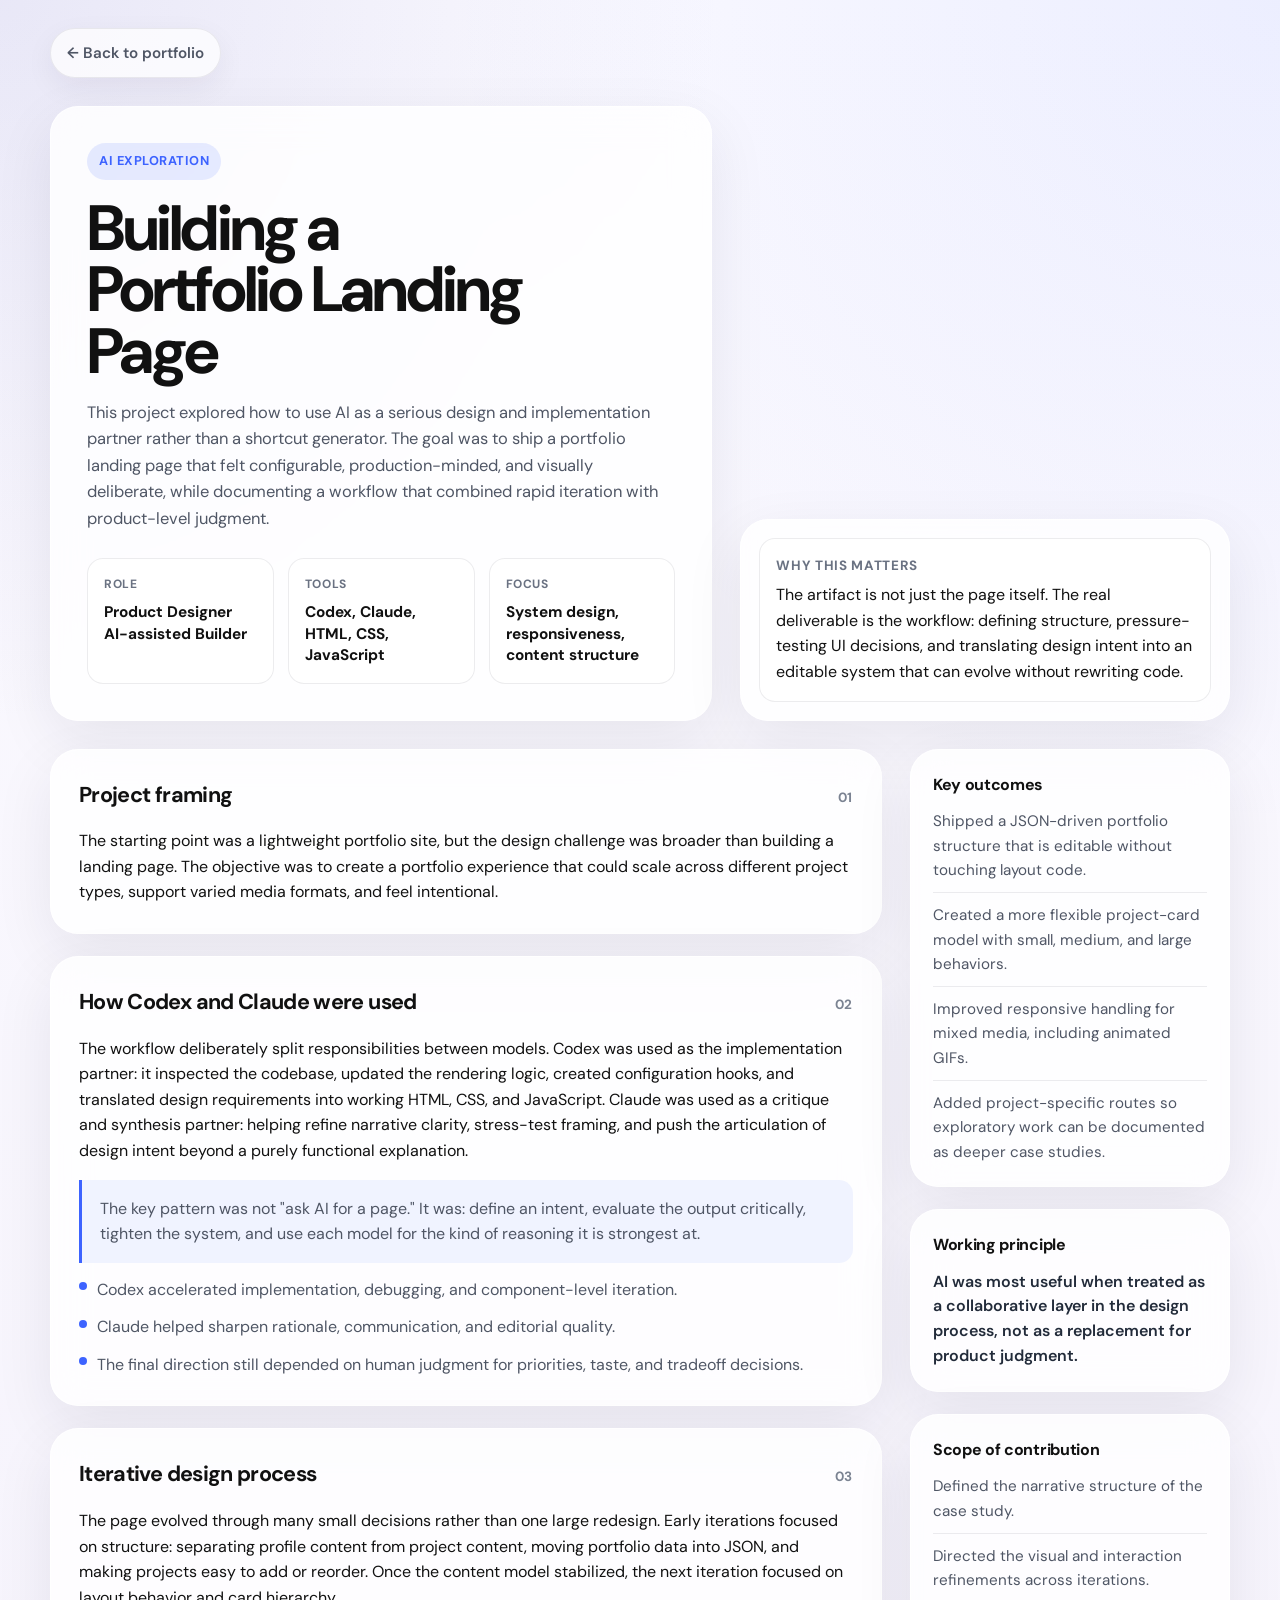
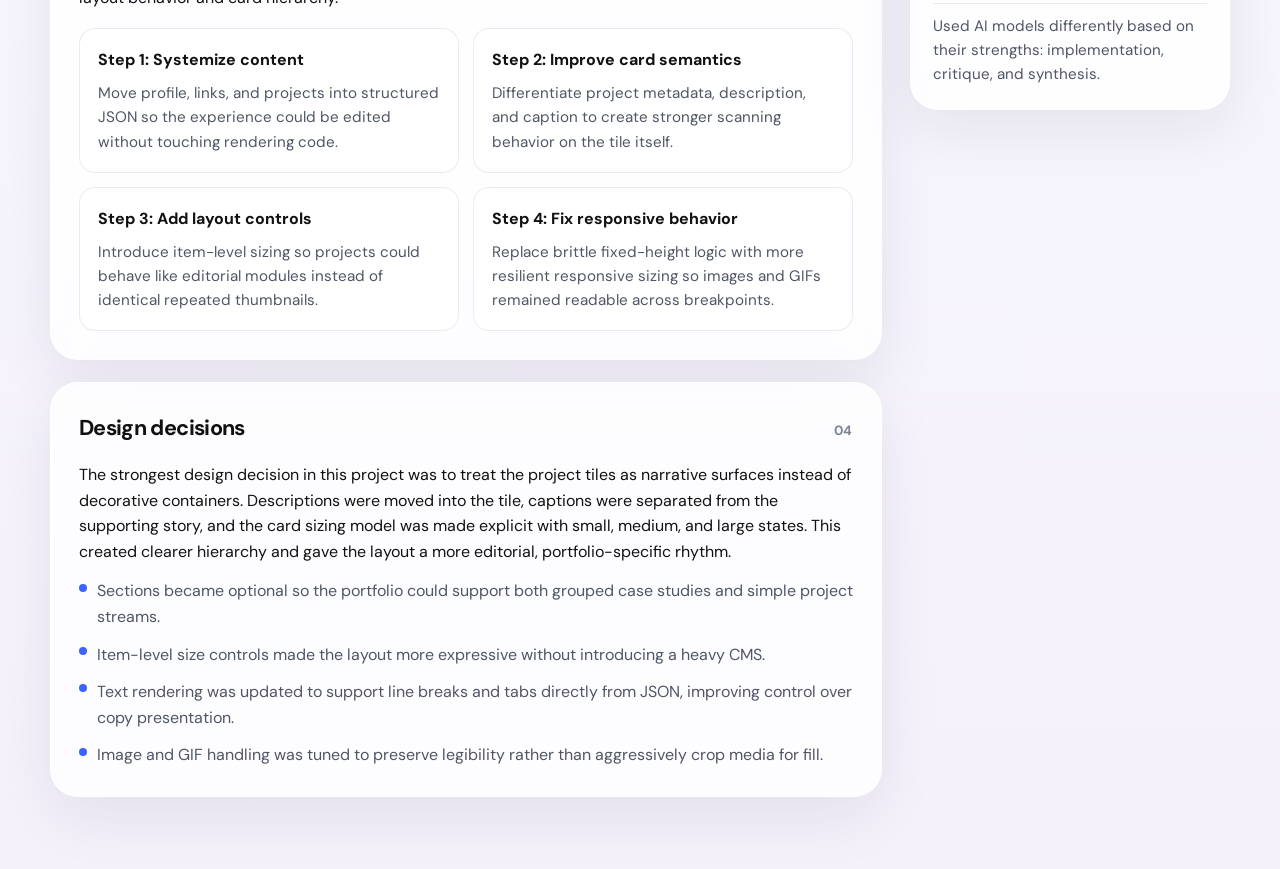
==== portfolio-landing-page.html @ 68152f70 "Initial Commit" ====
<!DOCTYPE html>
<html lang="en">
<head>
  <meta charset="UTF-8" />
  <meta name="viewport" content="width=device-width, initial-scale=1.0" />
  <title>Building a Portfolio Landing Page</title>
  <link rel="preconnect" href="https://fonts.googleapis.com" />
  <link rel="preconnect" href="https://fonts.gstatic.com" crossorigin />
  <link href="https://fonts.googleapis.com/css2?family=DM+Sans:wght@400;500;700;800&display=swap" rel="stylesheet" />
  <style>
    :root {
      --bg: #f7f5fb;
      --surface: rgba(255, 255, 255, 0.82);
      --surface-strong: #ffffff;
      --line: rgba(16, 24, 40, 0.08);
      --text: #111111;
      --muted: #4f5665;
      --accent: #3d63ff;
      --accent-soft: rgba(61, 99, 255, 0.12);
      --shadow: 0 20px 60px rgba(28, 23, 54, 0.08);
      --radius-xl: 28px;
      --radius-lg: 20px;
      --radius-md: 16px;
      --wrap: 1180px;
    }

    * {
      box-sizing: border-box;
      margin: 0;
      padding: 0;
    }

    html {
      scroll-behavior: smooth;
    }

    body {
      min-height: 100vh;
      font-family: "DM Sans", sans-serif;
      color: var(--text);
      background:
        radial-gradient(circle at top left, rgba(120, 119, 198, 0.14), transparent 26%),
        radial-gradient(circle at top right, rgba(61, 99, 255, 0.08), transparent 30%),
        linear-gradient(180deg, #fbfaff 0%, #f4f1fb 100%);
      line-height: 1.6;
      -webkit-font-smoothing: antialiased;
    }

    a {
      color: inherit;
      text-decoration: none;
    }

    img {
      max-width: 100%;
      display: block;
    }

    .page {
      width: min(calc(100% - 32px), var(--wrap));
      margin: 0 auto;
      padding: 28px 0 72px;
    }

    .topbar {
      display: flex;
      align-items: center;
      justify-content: space-between;
      gap: 16px;
      margin-bottom: 28px;
    }

    .back-link {
      display: inline-flex;
      align-items: center;
      gap: 10px;
      padding: 12px 16px;
      border-radius: 999px;
      background: rgba(255, 255, 255, 0.72);
      border: 1px solid var(--line);
      box-shadow: 0 10px 30px rgba(28, 23, 54, 0.06);
      font-size: 0.95rem;
      font-weight: 600;
      color: var(--muted);
    }

    .hero {
      display: grid;
      grid-template-columns: minmax(0, 1.15fr) minmax(320px, 0.85fr);
      gap: 28px;
      align-items: stretch;
      margin-bottom: 28px;
    }

    .hero-copy,
    .hero-panel,
    .section-card,
    .outcome-card {
      background: var(--surface);
      border: 1px solid rgba(255, 255, 255, 0.7);
      backdrop-filter: blur(18px);
      -webkit-backdrop-filter: blur(18px);
      box-shadow: var(--shadow);
    }

    .hero-copy {
      border-radius: var(--radius-xl);
      padding: 36px;
    }

    .eyebrow {
      display: inline-flex;
      align-items: center;
      gap: 8px;
      padding: 8px 12px;
      border-radius: 999px;
      background: var(--accent-soft);
      color: var(--accent);
      font-size: 0.8rem;
      font-weight: 700;
      letter-spacing: 0.04em;
      text-transform: uppercase;
      margin-bottom: 18px;
    }

    h1 {
      font-size: clamp(2.3rem, 5vw, 4.2rem);
      line-height: 0.96;
      letter-spacing: -0.045em;
      margin-bottom: 18px;
      max-width: 10ch;
    }

    .hero-summary {
      font-size: 1.03rem;
      color: var(--muted);
      max-width: 62ch;
      margin-bottom: 26px;
    }

    .meta-grid {
      display: grid;
      grid-template-columns: repeat(3, minmax(0, 1fr));
      gap: 14px;
    }

    .meta-item {
      padding: 16px;
      border-radius: var(--radius-md);
      background: rgba(255, 255, 255, 0.76);
      border: 1px solid var(--line);
    }

    .meta-label {
      font-size: 0.75rem;
      text-transform: uppercase;
      letter-spacing: 0.05em;
      color: #6a7282;
      margin-bottom: 8px;
      font-weight: 700;
    }

    .meta-value {
      font-size: 0.96rem;
      font-weight: 700;
      line-height: 1.4;
    }

    .hero-panel {
      border-radius: var(--radius-xl);
      padding: 18px;
      max-height: fit-content;
      margin-top: auto;
    }

    .hero-note {
      padding: 16px;
      border-radius: var(--radius-md);
      background: var(--surface-strong);
      border: 1px solid var(--line);
    }

    .hero-note strong {
      display: block;
      font-size: 0.84rem;
      text-transform: uppercase;
      letter-spacing: 0.05em;
      color: #6a7282;
      margin-bottom: 6px;
    }

    .content-grid {
      display: grid;
      grid-template-columns: minmax(0, 1fr) 320px;
      gap: 28px;
      align-items: start;
    }

    .content-stack {
      display: grid;
      gap: 22px;
    }

    .section-card {
      border-radius: var(--radius-xl);
      padding: 28px;
    }

    .section-heading {
      display: flex;
      align-items: baseline;
      justify-content: space-between;
      gap: 16px;
      margin-bottom: 16px;
    }

    h2 {
      font-size: 1.35rem;
      letter-spacing: -0.03em;
    }

    .section-index {
      font-size: 0.84rem;
      font-weight: 700;
      color: #7b8392;
      text-transform: uppercase;
      letter-spacing: 0.05em;
    }

    p + p {
      margin-top: 14px;
    }

    .bullet-list {
      list-style: none;
      display: grid;
      gap: 12px;
      margin-top: 14px;
    }

    .bullet-list li {
      padding-left: 18px;
      position: relative;
      color: var(--muted);
    }

    .bullet-list li::before {
      content: "";
      width: 8px;
      height: 8px;
      border-radius: 999px;
      background: var(--accent);
      position: absolute;
      top: 0.58em;
      left: 0;
      transform: translateY(-50%);
    }

    .process-grid {
      display: grid;
      grid-template-columns: repeat(2, minmax(0, 1fr));
      gap: 14px;
      margin-top: 18px;
    }

    .process-step {
      padding: 18px;
      border-radius: var(--radius-md);
      background: rgba(255, 255, 255, 0.74);
      border: 1px solid var(--line);
    }

    .process-step h3 {
      font-size: 1rem;
      margin-bottom: 8px;
    }

    .process-step p {
      color: var(--muted);
      font-size: 0.95rem;
    }

    .sidebar-stack {
      display: grid;
      gap: 22px;
      position: sticky;
      top: 24px;
    }

    .outcome-card {
      border-radius: var(--radius-xl);
      padding: 22px;
    }

    .outcome-card h3 {
      font-size: 1rem;
      margin-bottom: 12px;
      letter-spacing: -0.02em;
    }

    .outcome-list {
      list-style: none;
      display: grid;
      gap: 10px;
    }

    .outcome-list li {
      color: var(--muted);
      font-size: 0.95rem;
      padding-bottom: 10px;
      border-bottom: 1px solid var(--line);
    }

    .outcome-list li:last-child {
      border-bottom: none;
      padding-bottom: 0;
    }

    .quote {
      font-size: 1rem;
      font-weight: 600;
      line-height: 1.55;
      color: #222b3a;
    }

    .callout {
      margin-top: 16px;
      padding: 16px 18px;
      border-left: 3px solid var(--accent);
      background: rgba(61, 99, 255, 0.07);
      border-radius: 0 14px 14px 0;
      color: var(--muted);
    }

    @media (max-width: 1020px) {
      .hero {
        grid-template-columns: 1fr;
      }

      .content-grid {
        grid-template-columns: 1fr;
      }

      .sidebar-stack {
        position: static;
      }

      .meta-grid {
        grid-template-columns: repeat(2, minmax(0, 1fr));
      }
    }

    @media (max-width: 680px) {
      .page {
        width: min(calc(100% - 20px), var(--wrap));
        padding-top: 20px;
      }

      .hero-copy,
      .hero-panel,
      .section-card,
      .outcome-card {
        border-radius: 22px;
      }

      .hero-copy,
      .section-card {
        padding: 22px;
      }

      .meta-grid,
      .process-grid {
        grid-template-columns: 1fr;
      }

      .topbar {
        margin-bottom: 20px;
      }
    }
  </style>
</head>
<body>
  <div class="page">
    <div class="topbar">
      <a class="back-link" href="index.html">← Back to portfolio</a>
    </div>

    <section class="hero">
      <div class="hero-copy">
        <div class="eyebrow">AI Exploration</div>
        <h1>Building a Portfolio Landing Page</h1>
        <p class="hero-summary">
          This project explored how to use AI as a serious design and implementation partner rather than a shortcut generator. The goal was to ship a portfolio landing page that felt configurable, production-minded, and visually deliberate, while documenting a workflow that combined rapid iteration with product-level judgment.
        </p>

        <div class="meta-grid">
          <div class="meta-item">
            <div class="meta-label">Role</div>
            <div class="meta-value">Product Designer<br />AI-assisted Builder</div>
          </div>
          <div class="meta-item">
            <div class="meta-label">Tools</div>
            <div class="meta-value">Codex, Claude,<br />HTML, CSS, JavaScript</div>
          </div>
          <div class="meta-item">
            <div class="meta-label">Focus</div>
            <div class="meta-value">System design,<br />responsiveness, content structure</div>
          </div>
        </div>
      </div>

      <aside class="hero-panel">
        <div class="hero-note">
          <strong>Why this matters</strong>
          The artifact is not just the page itself. The real deliverable is the workflow: defining structure, pressure-testing UI decisions, and translating design intent into an editable system that can evolve without rewriting code.
        </div>
      </aside>
    </section>

    <section class="content-grid">
      <div class="content-stack">
        <article class="section-card">
          <div class="section-heading">
            <h2>Project framing</h2>
            <span class="section-index">01</span>
          </div>
          <p>
            The starting point was a lightweight portfolio site, but the design challenge was broader than building a landing page. The objective was to create a portfolio experience that could scale across different project types, support varied media formats, and feel intentional.
          </p>
        </article>

        <article class="section-card">
          <div class="section-heading">
            <h2>How Codex and Claude were used</h2>
            <span class="section-index">02</span>
          </div>
          <p>
            The workflow deliberately split responsibilities between models. Codex was used as the implementation partner: it inspected the codebase, updated the rendering logic, created configuration hooks, and translated design requirements into working HTML, CSS, and JavaScript. Claude was used as a critique and synthesis partner: helping refine narrative clarity, stress-test framing, and push the articulation of design intent beyond a purely functional explanation.
          </p>
          <div class="callout">
            The key pattern was not "ask AI for a page." It was: define an intent, evaluate the output critically, tighten the system, and use each model for the kind of reasoning it is strongest at.
          </div>
          <ul class="bullet-list">
            <li>Codex accelerated implementation, debugging, and component-level iteration.</li>
            <li>Claude helped sharpen rationale, communication, and editorial quality.</li>
            <li>The final direction still depended on human judgment for priorities, taste, and tradeoff decisions.</li>
          </ul>
        </article>

        <article class="section-card">
          <div class="section-heading">
            <h2>Iterative design process</h2>
            <span class="section-index">03</span>
          </div>
          <p>
            The page evolved through many small decisions rather than one large redesign. Early iterations focused on structure: separating profile content from project content, moving portfolio data into JSON, and making projects easy to add or reorder. Once the content model stabilized, the next iteration focused on layout behavior and card hierarchy.
          </p>
          <div class="process-grid">
            <div class="process-step">
              <h3>Step 1: Systemize content</h3>
              <p>Move profile, links, and projects into structured JSON so the experience could be edited without touching rendering code.</p>
            </div>
            <div class="process-step">
              <h3>Step 2: Improve card semantics</h3>
              <p>Differentiate project metadata, description, and caption to create stronger scanning behavior on the tile itself.</p>
            </div>
            <div class="process-step">
              <h3>Step 3: Add layout controls</h3>
              <p>Introduce item-level sizing so projects could behave like editorial modules instead of identical repeated thumbnails.</p>
            </div>
            <div class="process-step">
              <h3>Step 4: Fix responsive behavior</h3>
              <p>Replace brittle fixed-height logic with more resilient responsive sizing so images and GIFs remained readable across breakpoints.</p>
            </div>
          </div>
        </article>

        <article class="section-card">
          <div class="section-heading">
            <h2>Design decisions</h2>
            <span class="section-index">04</span>
          </div>
          <p>
            The strongest design decision in this project was to treat the project tiles as narrative surfaces instead of decorative containers. Descriptions were moved into the tile, captions were separated from the supporting story, and the card sizing model was made explicit with small, medium, and large states. This created clearer hierarchy and gave the layout a more editorial, portfolio-specific rhythm.
          </p>
          <ul class="bullet-list">
            <li>Sections became optional so the portfolio could support both grouped case studies and simple project streams.</li>
            <li>Item-level size controls made the layout more expressive without introducing a heavy CMS.</li>
            <li>Text rendering was updated to support line breaks and tabs directly from JSON, improving control over copy presentation.</li>
            <li>Image and GIF handling was tuned to preserve legibility rather than aggressively crop media for fill.</li>
          </ul>
        </article>
      </div>

      <aside class="sidebar-stack">
        <div class="outcome-card">
          <h3>Key outcomes</h3>
          <ul class="outcome-list">
            <li>Shipped a JSON-driven portfolio structure that is editable without touching layout code.</li>
            <li>Created a more flexible project-card model with small, medium, and large behaviors.</li>
            <li>Improved responsive handling for mixed media, including animated GIFs.</li>
            <li>Added project-specific routes so exploratory work can be documented as deeper case studies.</li>
          </ul>
        </div>

        <div class="outcome-card">
          <h3>Working principle</h3>
          <p class="quote">
            AI was most useful when treated as a collaborative layer in the design process, not as a replacement for product judgment.
          </p>
        </div>

        <div class="outcome-card">
          <h3>Scope of contribution</h3>
          <ul class="outcome-list">
            <li>Defined the narrative structure of the case study.</li>
            <li>Directed the visual and interaction refinements across iterations.</li>
            <li>Used AI models differently based on their strengths: implementation, critique, and synthesis.</li>
          </ul>
        </div>
      </aside>
    </section>
  </div>
</body>
</html>
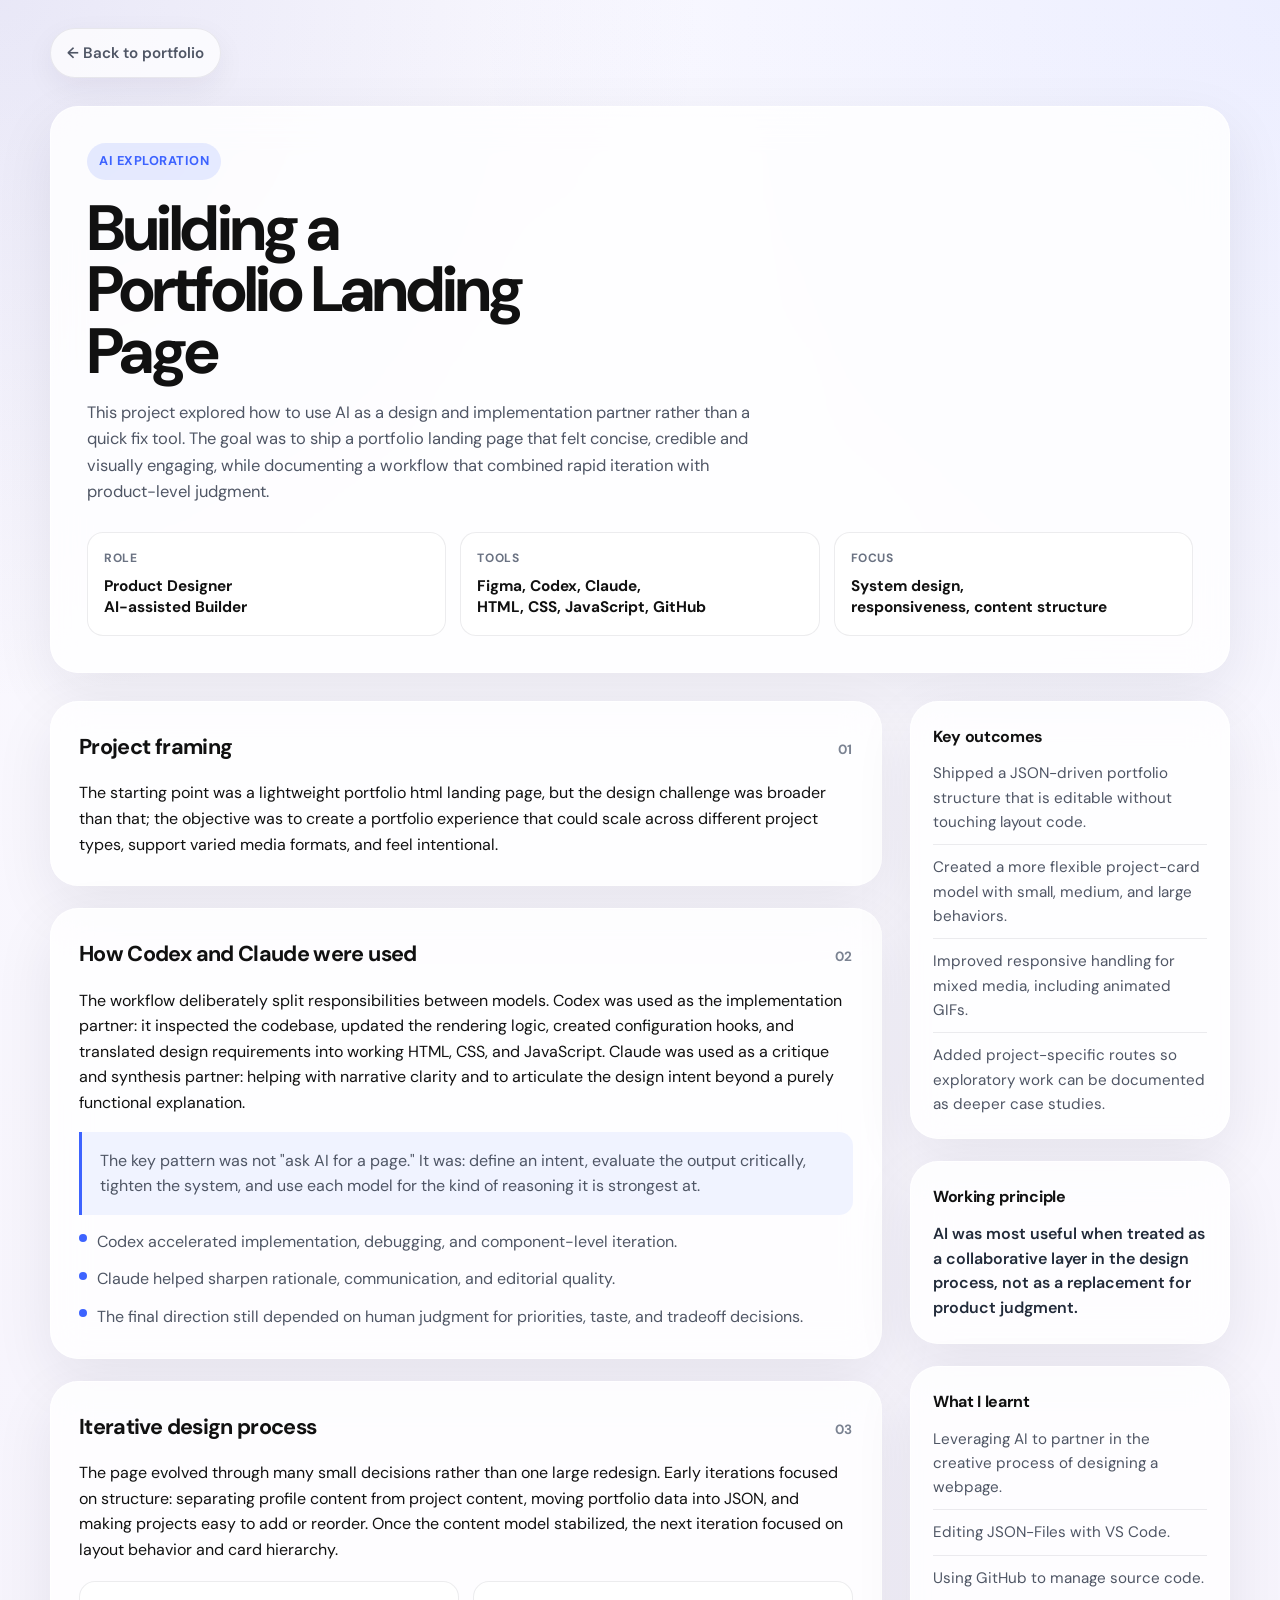
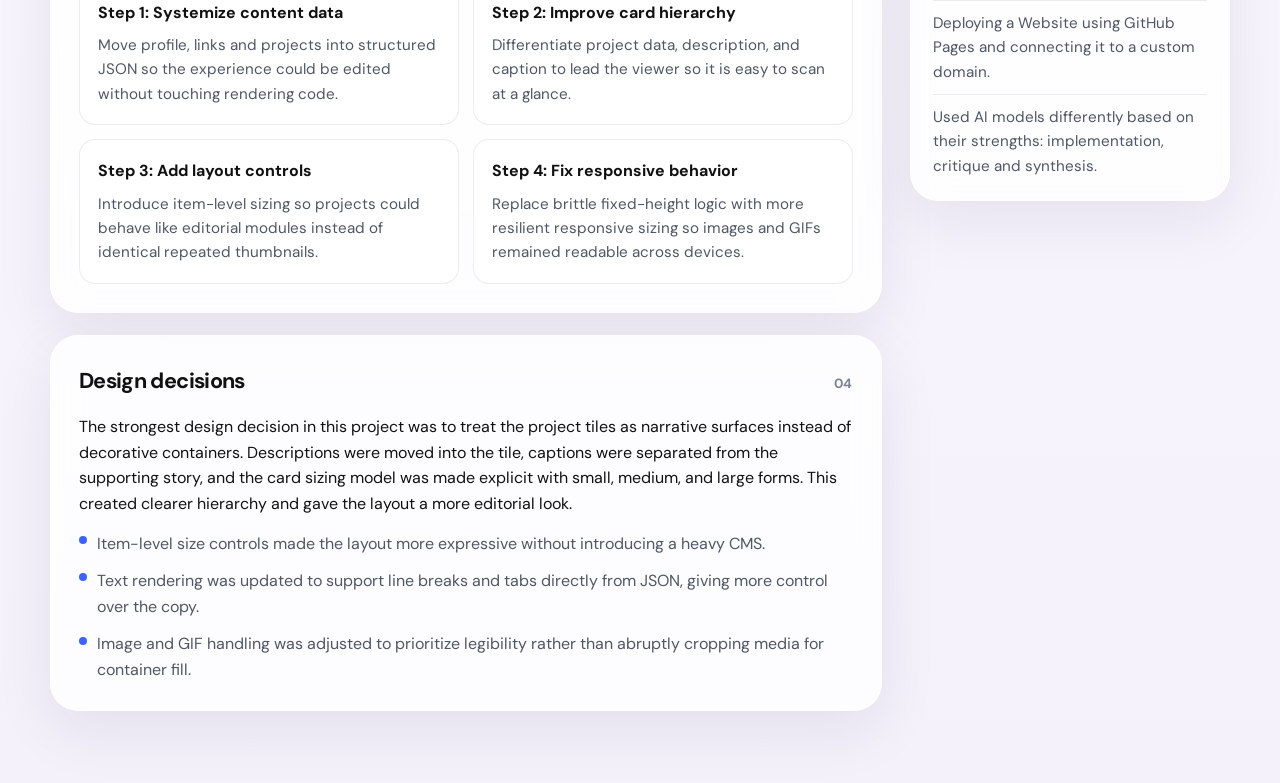
==== commit 29cac0a0: "Edited documentation, Name Tags" ====
--- a/portfolio-landing-page.html
+++ b/portfolio-landing-page.html
@@ -85,9 +85,7 @@
     }
 
     .hero {
-      display: grid;
-      grid-template-columns: minmax(0, 1.15fr) minmax(320px, 0.85fr);
-      gap: 28px;
+
       align-items: stretch;
       margin-bottom: 28px;
     }
@@ -390,7 +388,7 @@
         <div class="eyebrow">AI Exploration</div>
         <h1>Building a Portfolio Landing Page</h1>
         <p class="hero-summary">
-          This project explored how to use AI as a serious design and implementation partner rather than a shortcut generator. The goal was to ship a portfolio landing page that felt configurable, production-minded, and visually deliberate, while documenting a workflow that combined rapid iteration with product-level judgment.
+          This project explored how to use AI as a design and implementation partner rather than a quick fix tool. The goal was to ship a portfolio landing page that felt concise, credible and visually engaging, while documenting a workflow that combined rapid iteration with product-level judgment.
         </p>
 
         <div class="meta-grid">
@@ -400,7 +398,7 @@
           </div>
           <div class="meta-item">
             <div class="meta-label">Tools</div>
-            <div class="meta-value">Codex, Claude,<br />HTML, CSS, JavaScript</div>
+            <div class="meta-value">Figma, Codex, Claude,<br />HTML, CSS, JavaScript, GitHub</div>
           </div>
           <div class="meta-item">
             <div class="meta-label">Focus</div>
@@ -409,12 +407,7 @@
         </div>
       </div>
 
-      <aside class="hero-panel">
-        <div class="hero-note">
-          <strong>Why this matters</strong>
-          The artifact is not just the page itself. The real deliverable is the workflow: defining structure, pressure-testing UI decisions, and translating design intent into an editable system that can evolve without rewriting code.
-        </div>
-      </aside>
+    
     </section>
 
     <section class="content-grid">
@@ -425,7 +418,7 @@
             <span class="section-index">01</span>
           </div>
           <p>
-            The starting point was a lightweight portfolio site, but the design challenge was broader than building a landing page. The objective was to create a portfolio experience that could scale across different project types, support varied media formats, and feel intentional.
+            The starting point was a lightweight portfolio html landing page, but the design challenge was broader than that; the objective was to create a portfolio experience that could scale across different project types, support varied media formats, and feel intentional.
           </p>
         </article>
 
@@ -435,7 +428,7 @@
             <span class="section-index">02</span>
           </div>
           <p>
-            The workflow deliberately split responsibilities between models. Codex was used as the implementation partner: it inspected the codebase, updated the rendering logic, created configuration hooks, and translated design requirements into working HTML, CSS, and JavaScript. Claude was used as a critique and synthesis partner: helping refine narrative clarity, stress-test framing, and push the articulation of design intent beyond a purely functional explanation.
+            The workflow deliberately split responsibilities between models. Codex was used as the implementation partner: it inspected the codebase, updated the rendering logic, created configuration hooks, and translated design requirements into working HTML, CSS, and JavaScript. Claude was used as a critique and synthesis partner: helping with narrative clarity and to articulate the design intent beyond a purely functional explanation.
           </p>
           <div class="callout">
             The key pattern was not "ask AI for a page." It was: define an intent, evaluate the output critically, tighten the system, and use each model for the kind of reasoning it is strongest at.
@@ -457,12 +450,12 @@
           </p>
           <div class="process-grid">
             <div class="process-step">
-              <h3>Step 1: Systemize content</h3>
-              <p>Move profile, links, and projects into structured JSON so the experience could be edited without touching rendering code.</p>
+              <h3>Step 1: Systemize content data</h3>
+              <p>Move profile, links and projects into structured JSON so the experience could be edited without touching rendering code.</p>
             </div>
             <div class="process-step">
-              <h3>Step 2: Improve card semantics</h3>
-              <p>Differentiate project metadata, description, and caption to create stronger scanning behavior on the tile itself.</p>
+              <h3>Step 2: Improve card hierarchy</h3>
+              <p>Differentiate project data, description, and caption to lead the viewer so it is easy to scan at a glance.</p>
             </div>
             <div class="process-step">
               <h3>Step 3: Add layout controls</h3>
@@ -470,7 +463,7 @@
             </div>
             <div class="process-step">
               <h3>Step 4: Fix responsive behavior</h3>
-              <p>Replace brittle fixed-height logic with more resilient responsive sizing so images and GIFs remained readable across breakpoints.</p>
+              <p>Replace brittle fixed-height logic with more resilient responsive sizing so images and GIFs remained readable across devices.</p>
             </div>
           </div>
         </article>
@@ -481,13 +474,12 @@
             <span class="section-index">04</span>
           </div>
           <p>
-            The strongest design decision in this project was to treat the project tiles as narrative surfaces instead of decorative containers. Descriptions were moved into the tile, captions were separated from the supporting story, and the card sizing model was made explicit with small, medium, and large states. This created clearer hierarchy and gave the layout a more editorial, portfolio-specific rhythm.
+            The strongest design decision in this project was to treat the project tiles as narrative surfaces instead of decorative containers. Descriptions were moved into the tile, captions were separated from the supporting story, and the card sizing model was made explicit with small, medium, and large forms. This created clearer hierarchy and gave the layout a more editorial look.
           </p>
           <ul class="bullet-list">
-            <li>Sections became optional so the portfolio could support both grouped case studies and simple project streams.</li>
             <li>Item-level size controls made the layout more expressive without introducing a heavy CMS.</li>
-            <li>Text rendering was updated to support line breaks and tabs directly from JSON, improving control over copy presentation.</li>
-            <li>Image and GIF handling was tuned to preserve legibility rather than aggressively crop media for fill.</li>
+            <li>Text rendering was updated to support line breaks and tabs directly from JSON, giving more control over the copy.</li>
+            <li>Image and GIF handling was adjusted to prioritize legibility rather than abruptly cropping media for container fill.</li>
           </ul>
         </article>
       </div>
@@ -511,11 +503,13 @@
         </div>
 
         <div class="outcome-card">
-          <h3>Scope of contribution</h3>
+          <h3>What I learnt </h3>
           <ul class="outcome-list">
-            <li>Defined the narrative structure of the case study.</li>
-            <li>Directed the visual and interaction refinements across iterations.</li>
-            <li>Used AI models differently based on their strengths: implementation, critique, and synthesis.</li>
+            <li>Leveraging AI to partner in the creative process of designing a webpage.</li>
+            <li>Editing JSON-Files with VS Code.</li>
+            <li>Using GitHub to manage source code.</li>
+            <li>Deploying a Website using GitHub Pages and connecting it to a custom domain.</li>
+            <li>Used AI models differently based on their strengths: implementation, critique and synthesis.</li>
           </ul>
         </div>
       </aside>
